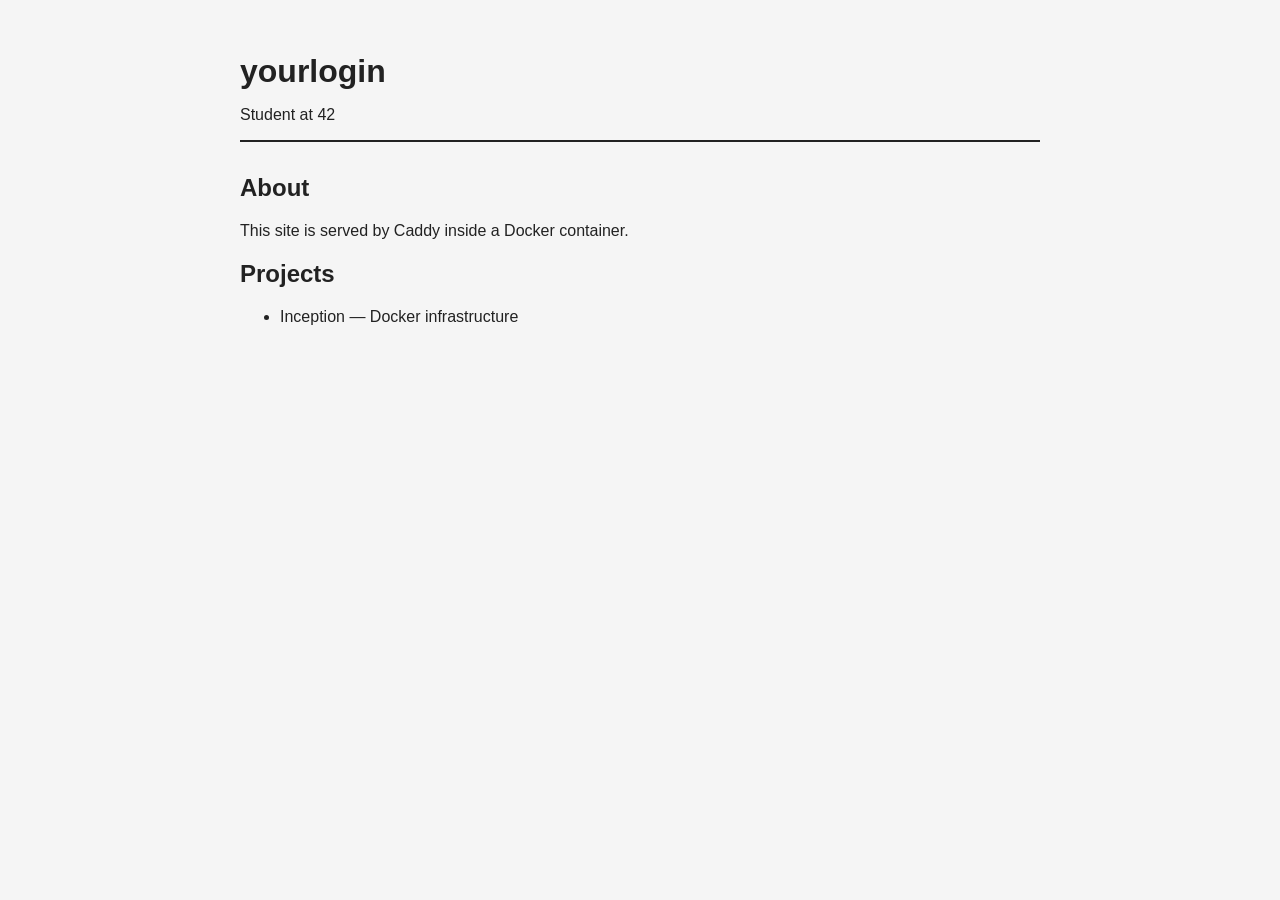
==== srcs/requirements/bonus/static/tools/index.html @ d8d027eb "feat: simplistic static site" ====
<!DOCTYPE html>
<html lang="en">
<head>
	<meta charset="UTF-8">
	<meta name="viewport" content="width=device-width, initial-scale=1.0">
	<title>yourlogin — 42 Portfolio</title>
	<link rel="stylesheet" href="style.css">
</head>
<body>
	<header>
		<h1>yourlogin</h1>
		<p>Student at 42</p>
	</header>
	<main>
		<section>
			<h2>About</h2>
			<p>This site is served by Caddy inside a Docker container.</p>
		</section>
		<section>
			<h2>Projects</h2>
			<ul>
				<li>Inception — Docker infrastructure</li>
			</ul>
		</section>
	</main>
</body>
</html>
---- srcs/requirements/bonus/static/tools/style.css ----
body {
	font-family: sans-serif;
	max-width: 800px;
	margin: 0 auto;
	padding: 2rem;
	background: #f5f5f5;
	color: #222;
}
header { border-bottom: 2px solid #222; margin-bottom: 2rem; }
h1 { margin-bottom: 0.25rem; }
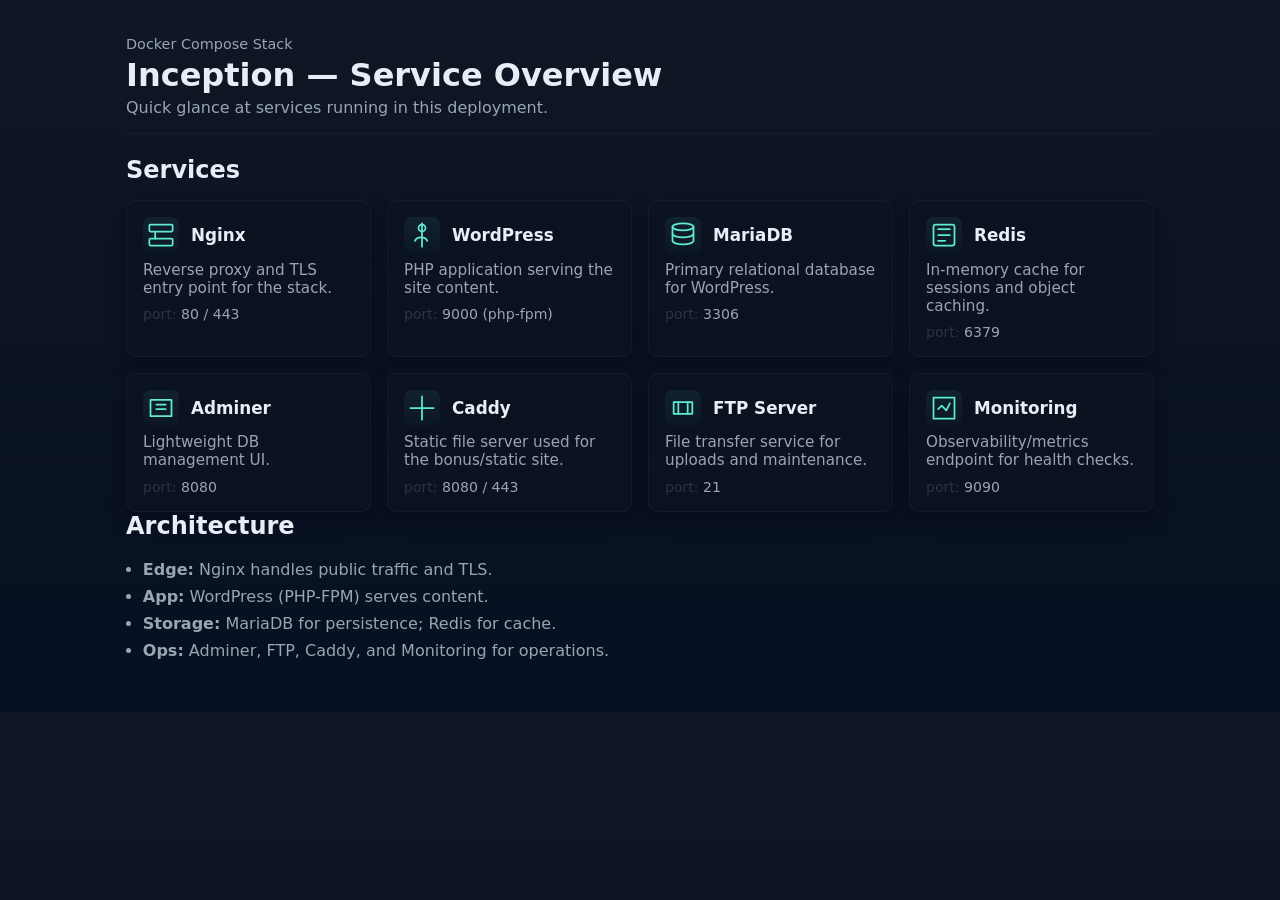
==== commit 4866abe2: "refactor: static homepage content & style" ====
--- a/srcs/requirements/bonus/static/tools/index.html
+++ b/srcs/requirements/bonus/static/tools/index.html
@@ -1,27 +1,122 @@
 <!DOCTYPE html>
 <html lang="en">
 <head>
-	<meta charset="UTF-8">
-	<meta name="viewport" content="width=device-width, initial-scale=1.0">
-	<title>yourlogin — 42 Portfolio</title>
-	<link rel="stylesheet" href="style.css">
+    <meta charset="UTF-8">
+    <meta name="viewport" content="width=device-width, initial-scale=1.0">
+    <title>Inception Stack Overview</title>
+    <link rel="stylesheet" href="style.css">
 </head>
 <body>
-	<header>
-		<h1>yourlogin</h1>
-		<p>Student at 42</p>
-	</header>
-	<main>
-		<section>
-			<h2>About</h2>
-			<p>This site is served by Caddy inside a Docker container.</p>
-		</section>
-		<section>
-			<h2>Projects</h2>
-			<ul>
-				<li>Inception — Docker infrastructure</li>
-			</ul>
-		</section>
-	</main>
+    <header>
+        <p class="eyebrow">Docker Compose Stack</p>
+        <h1>Inception — Service Overview</h1>
+        <p class="subtitle">Quick glance at services running in this deployment.</p>
+    </header>
+
+    <main>
+        <section aria-labelledby="summary-title">
+            <h2 id="summary-title">Services</h2>
+            <div class="services">
+                <article class="service" data-service="nginx">
+                    <div class="service-head">
+                        <div class="icon" aria-hidden>
+                            <!-- simple server / proxy icon -->
+                            <svg width="28" height="28" viewBox="0 0 24 24" fill="none" stroke="currentColor" stroke-width="1.5" stroke-linecap="round" stroke-linejoin="round"><rect x="2" y="3" width="20" height="6" rx="1"/><rect x="2" y="15" width="20" height="6" rx="1"/><path d="M7 9v6"/></svg>
+                        </div>
+                        <h3>Nginx</h3>
+                    </div>
+                    <p class="desc">Reverse proxy and TLS entry point for the stack.</p>
+                    <div class="meta">port: <span class="meta-val">80 / 443</span></div>
+                </article>
+
+                <article class="service" data-service="wordpress">
+                    <div class="service-head">
+                        <div class="icon" aria-hidden>
+                            <svg width="28" height="28" viewBox="0 0 24 24" fill="none" stroke="currentColor" stroke-width="1.5" stroke-linecap="round" stroke-linejoin="round"><path d="M12 2v20"/><circle cx="12" cy="6" r="3"/><path d="M6 17c1.5-4 9-4 10.5 0"/></svg>
+                        </div>
+                        <h3>WordPress</h3>
+                    </div>
+                    <p class="desc">PHP application serving the site content.</p>
+                    <div class="meta">port: <span class="meta-val">9000 (php-fpm)</span></div>
+                </article>
+
+                <article class="service" data-service="mariadb">
+                    <div class="service-head">
+                        <div class="icon" aria-hidden>
+                            <svg width="28" height="28" viewBox="0 0 24 24" fill="none" stroke="currentColor" stroke-width="1.5" stroke-linecap="round" stroke-linejoin="round"><ellipse cx="12" cy="5" rx="9" ry="3"/><path d="M3 5v6c0 1.657 4.03 3 9 3s9-1.343 9-3V5"/><path d="M3 11v6c0 1.657 4.03 3 9 3s9-1.343 9-3v-6"/></svg>
+                        </div>
+                        <h3>MariaDB</h3>
+                    </div>
+                    <p class="desc">Primary relational database for WordPress.</p>
+                    <div class="meta">port: <span class="meta-val">3306</span></div>
+                </article>
+
+                <article class="service" data-service="redis">
+                    <div class="service-head">
+                        <div class="icon" aria-hidden>
+                            <svg width="28" height="28" viewBox="0 0 24 24" fill="none" stroke="currentColor" stroke-width="1.5" stroke-linecap="round" stroke-linejoin="round"><rect x="3" y="3" width="18" height="18" rx="2"/><path d="M7 7h10M7 12h10M7 17h6"/></svg>
+                        </div>
+                        <h3>Redis</h3>
+                    </div>
+                    <p class="desc">In-memory cache for sessions and object caching.</p>
+                    <div class="meta">port: <span class="meta-val">6379</span></div>
+                </article>
+
+                <article class="service" data-service="adminer">
+                    <div class="service-head">
+                        <div class="icon" aria-hidden>
+                            <svg width="28" height="28" viewBox="0 0 24 24" fill="none" stroke="currentColor" stroke-width="1.5" stroke-linecap="round" stroke-linejoin="round"><path d="M3 5h18v14H3z"/><path d="M8 9h8M8 13h8"/></svg>
+                        </div>
+                        <h3>Adminer</h3>
+                    </div>
+                    <p class="desc">Lightweight DB management UI.</p>
+                    <div class="meta">port: <span class="meta-val">8080</span></div>
+                </article>
+
+                <article class="service" data-service="caddy">
+                    <div class="service-head">
+                        <div class="icon" aria-hidden>
+                            <svg width="28" height="28" viewBox="0 0 24 24" fill="none" stroke="currentColor" stroke-width="1.5" stroke-linecap="round" stroke-linejoin="round"><path d="M12 2v20M2 12h20"/></svg>
+                        </div>
+                        <h3>Caddy</h3>
+                    </div>
+                    <p class="desc">Static file server used for the bonus/static site.</p>
+                    <div class="meta">port: <span class="meta-val">8080 / 443</span></div>
+                </article>
+
+                <article class="service" data-service="ftp">
+                    <div class="service-head">
+                        <div class="icon" aria-hidden>
+                            <svg width="28" height="28" viewBox="0 0 24 24" fill="none" stroke="currentColor" stroke-width="1.5" stroke-linecap="round" stroke-linejoin="round"><path d="M4 7h16v10H4z"/><path d="M8 7v10M16 7v10"/></svg>
+                        </div>
+                        <h3>FTP Server</h3>
+                    </div>
+                    <p class="desc">File transfer service for uploads and maintenance.</p>
+                    <div class="meta">port: <span class="meta-val">21</span></div>
+                </article>
+
+                <article class="service" data-service="monitoring">
+                    <div class="service-head">
+                        <div class="icon" aria-hidden>
+                            <svg width="28" height="28" viewBox="0 0 24 24" fill="none" stroke="currentColor" stroke-width="1.5" stroke-linecap="round" stroke-linejoin="round"><path d="M3 3h18v18H3z"/><path d="M7 13l3-3 4 4 3-6"/></svg>
+                        </div>
+                        <h3>Monitoring</h3>
+                    </div>
+                    <p class="desc">Observability/metrics endpoint for health checks.</p>
+                    <div class="meta">port: <span class="meta-val">9090</span></div>
+                </article>
+            </div>
+        </section>
+
+        <section aria-labelledby="layout-title">
+            <h2 id="layout-title">Architecture</h2>
+            <ul class="flow">
+                <li><strong>Edge:</strong> Nginx handles public traffic and TLS.</li>
+                <li><strong>App:</strong> WordPress (PHP-FPM) serves content.</li>
+                <li><strong>Storage:</strong> MariaDB for persistence; Redis for cache.</li>
+                <li><strong>Ops:</strong> Adminer, FTP, Caddy, and Monitoring for operations.</li>
+            </ul>
+        </section>
+    </main>
 </body>
 </html>
--- a/srcs/requirements/bonus/static/tools/style.css
+++ b/srcs/requirements/bonus/static/tools/style.css
@@ -1,10 +1,62 @@
-body {
-	font-family: sans-serif;
-	max-width: 800px;
-	margin: 0 auto;
-	padding: 2rem;
-	background: #f5f5f5;
-	color: #222;
+:root{
+	--bg:#0f1724;
+	--card:#0b1220;
+	--muted:#9aa4b2;
+	--accent:#5eead4;
+	--glass: rgba(255,255,255,0.03);
 }
-header { border-bottom: 2px solid #222; margin-bottom: 2rem; }
-h1 { margin-bottom: 0.25rem; }+
+*{box-sizing:border-box}
+body{
+	font-family: Inter, ui-sans-serif, system-ui, -apple-system, "Segoe UI", Roboto, "Helvetica Neue", Arial;
+	max-width:1100px;
+	margin:0 auto;
+	padding:2.25rem;
+	background:linear-gradient(180deg,var(--bg),#071022);
+	color:#e6eef6;
+	-webkit-font-smoothing:antialiased;
+}
+
+header{border-bottom:1px solid rgba(255,255,255,0.04); padding-bottom:1rem; margin-bottom:1.4rem}
+.eyebrow{color:var(--muted); font-size:.9rem; margin:0 0 .25rem 0}
+h1{margin:0 0 .25rem 0; font-weight:700}
+.subtitle{margin:0; color:var(--muted)}
+
+main{display:block}
+
+.services{
+	display:grid;
+	grid-template-columns:repeat(auto-fit,minmax(220px,1fr));
+	gap:1rem;
+	margin-top:1rem;
+}
+
+.service{
+	background:linear-gradient(180deg,var(--card),rgba(11,18,32,0.8));
+	border:1px solid rgba(255,255,255,0.04);
+	padding:1rem;
+	border-radius:10px;
+	box-shadow:0 6px 18px rgba(2,6,23,0.6);
+	transition:transform .12s ease, box-shadow .12s ease;
+}
+.service:hover{transform:translateY(-6px); box-shadow:0 14px 30px rgba(2,6,23,0.7)}
+.service .service-head{display:flex; align-items:center; gap:0.75rem; margin-bottom:.45rem}
+.service .icon{color:var(--accent); display:inline-flex; align-items:center; justify-content:center; width:36px; height:36px; border-radius:8px; background:linear-gradient(180deg, rgba(94,234,212,0.08), rgba(94,234,212,0.02));}
+.service h3{margin:0; font-size:1.05rem; flex:1}
+.service .desc{margin:0; color:var(--muted); font-size:.95rem}
+.meta{margin-top:.6rem; color:rgba(255,255,255,0.14); font-size:.88rem}
+.meta .meta-val{color:var(--muted)}
+
+.flow{margin-top:1.25rem; padding-left:1.05rem; color:var(--muted)}
+.flow li{margin:0.5rem 0}
+
+@media (max-width:520px){
+	body{padding:1rem}
+	.services{grid-template-columns:1fr}
+}
+
+/* Accessibility helpers */
+h2{margin:0 0 .5rem 0}
+
+/* small print */
+footer{color:var(--muted); font-size:.85rem; margin-top:1.25rem}
